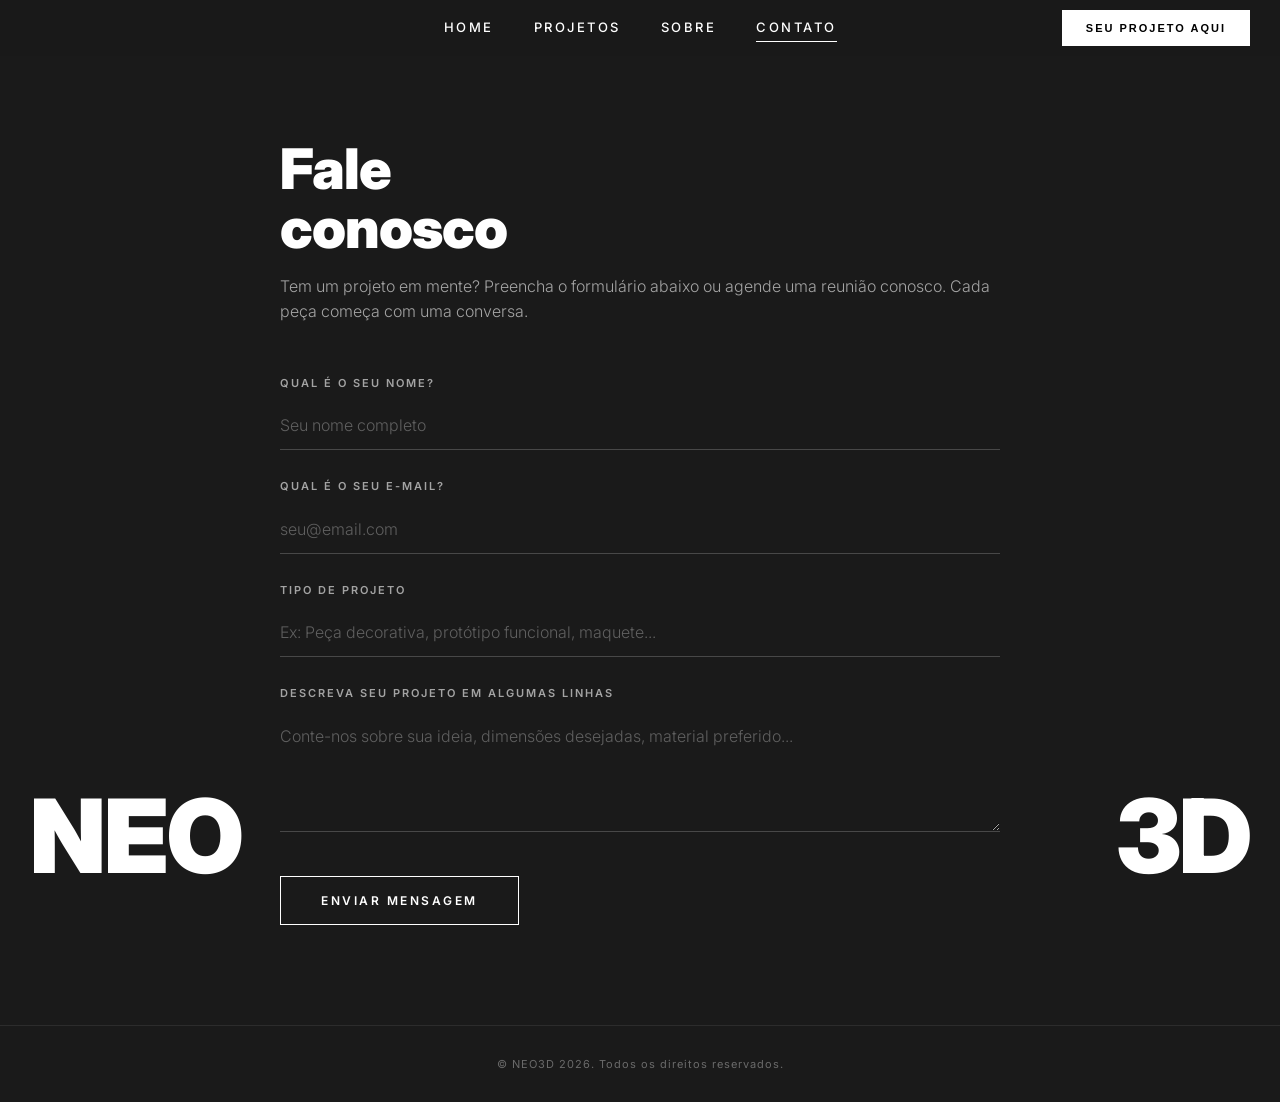
==== contato.html @ 77e2afd1 "init: Set up the initial NEO3D website including core pages, styling, JavaScript interactivity, and " ====
<!DOCTYPE html>
<html lang="pt-BR">
<head>
    <meta charset="UTF-8">
    <meta name="viewport" content="width=device-width, initial-scale=1.0">
    <meta name="description" content="NEO3D — Entre em contato conosco para iniciar seu projeto de impressão 3D personalizado.">
    <title>NEO3D | Contato</title>
    <link rel="stylesheet" href="styles.css">
</head>
<body class="page-dark">

    <!-- ─── Header (Dark) ─── -->
    <header class="header header--dark" id="header">
        <a href="index.html" class="header__logo">NEO3D</a>

        <nav class="header__nav" id="desktopNav">
            <a href="index.html">HOME</a>
            <a href="projetos.html">PROJETOS</a>
            <a href="sobre.html">SOBRE</a>
            <a href="contato.html" class="active">CONTATO</a>
        </nav>

        <div class="header__right">
            <button class="header__cta" onclick="window.location.href='contato.html'">SEU PROJETO AQUI</button>
            <div class="header__hamburger" id="hamburger">
                <span></span>
                <span></span>
                <span></span>
            </div>
        </div>
    </header>

    <!-- ─── Mobile Menu Overlay ─── -->
    <div class="menu-overlay" id="menuOverlay">
        <a href="index.html">Home</a>
        <a href="projetos.html">Projetos</a>
        <a href="sobre.html">Sobre</a>
        <a href="contato.html">Contato</a>
    </div>

    <!-- ─── Contact Content ─── -->
    <main class="contact-page">
        <div class="reveal">
            <h1>Fale<br>conosco</h1>
            <p class="subtitle">
                Tem um projeto em mente? Preencha o formulário abaixo ou 
                agende uma reunião conosco. Cada peça começa com uma conversa.
            </p>
        </div>

        <form class="reveal" id="contactForm" onsubmit="return false;">
            <div class="form-group">
                <label for="name">QUAL É O SEU NOME?</label>
                <input type="text" id="name" placeholder="Seu nome completo" required>
            </div>

            <div class="form-group">
                <label for="email">QUAL É O SEU E-MAIL?</label>
                <input type="email" id="email" placeholder="seu@email.com" required>
            </div>

            <div class="form-group">
                <label for="project-type">TIPO DE PROJETO</label>
                <input type="text" id="project-type" placeholder="Ex: Peça decorativa, protótipo funcional, maquete...">
            </div>

            <div class="form-group">
                <label for="message">DESCREVA SEU PROJETO EM ALGUMAS LINHAS</label>
                <textarea id="message" placeholder="Conte-nos sobre sua ideia, dimensões desejadas, material preferido..." required></textarea>
            </div>

            <button type="submit" class="form-submit">ENVIAR MENSAGEM</button>
        </form>
    </main>

    <!-- ─── Footer Framing ─── -->
    <div class="footer-frame">
        <span class="footer-frame__text footer-frame__text--dark">NEO</span>
        <span class="footer-frame__text footer-frame__text--dark">3D</span>
    </div>

    <!-- ─── Footer ─── -->
    <footer class="footer">
        © NEO3D 2026. Todos os direitos reservados.
    </footer>

    <script src="script.js"></script>
</body>
</html>
---- styles.css ----
/* ═══════════════════════════════════════════════════
   NEO3D — Design System (CARGO Architecture Style)
   ═══════════════════════════════════════════════════ */

/* ── Google Fonts ── */
@import url('https://fonts.googleapis.com/css2?family=Inter:wght@300;400;500;600;700;900&display=swap');

/* ── Reset & Base ── */
*, *::before, *::after {
    margin: 0;
    padding: 0;
    box-sizing: border-box;
}

:root {
    --bg-light: #F7F7F7;
    --bg-dark: #1a1a1a;
    --text-primary: #000000;
    --text-inverse: #FFFFFF;
    --text-muted: #666666;
    --accent: #000000;
    --font: 'Inter', -apple-system, BlinkMacSystemFont, sans-serif;
    --transition: 400ms ease;
    --grid-gap: 20px;
    --header-height: 60px;
}

html {
    scroll-behavior: smooth;
    font-size: 16px;
}

body {
    font-family: var(--font);
    background-color: var(--bg-light);
    color: var(--text-primary);
    line-height: 1.5;
    overflow-x: hidden;
    opacity: 0;
    transition: opacity 600ms ease;
}

body.loaded {
    opacity: 1;
}

body.fade-out {
    opacity: 0;
    transition: opacity 400ms ease;
}

a {
    text-decoration: none;
    color: inherit;
    transition: opacity var(--transition);
}

a:hover {
    opacity: 0.6;
}

img {
    display: block;
    width: 100%;
    height: auto;
}

/* ═══════════════════════════════════════
   HEADER — Desktop: inline nav center
   Mobile: logo + hamburger
   ═══════════════════════════════════════ */

.header {
    position: fixed;
    top: 0;
    left: 0;
    width: 100%;
    z-index: 1000;
    padding: 18px 30px;
    display: flex;
    align-items: center;
    justify-content: center;
    background: rgba(247, 247, 247, 0.92);
    backdrop-filter: blur(12px);
    -webkit-backdrop-filter: blur(12px);
}

.header--dark {
    background: rgba(26, 26, 26, 0.92);
}

.header__logo {
    display: none; /* Hidden on desktop, shown on mobile */
    font-weight: 900;
    font-size: 28px;
    letter-spacing: 2px;
    text-transform: uppercase;
}

.header__nav {
    display: flex;
    gap: 40px;
    align-items: center;
}

.header__nav a {
    font-size: 13px;
    font-weight: 500;
    letter-spacing: 2.5px;
    text-transform: uppercase;
    transition: opacity var(--transition);
    position: relative;
}

.header__nav a::after {
    content: '';
    position: absolute;
    bottom: -4px;
    left: 0;
    width: 0;
    height: 1px;
    background: currentColor;
    transition: width var(--transition);
}

.header__nav a:hover::after,
.header__nav a.active::after {
    width: 100%;
}

.header__nav a:hover {
    opacity: 1;
}

.header__right {
    position: absolute;
    right: 30px;
    display: flex;
    align-items: center;
    gap: 20px;
}

.header__cta {
    font-size: 11px;
    font-weight: 600;
    letter-spacing: 2px;
    text-transform: uppercase;
    padding: 12px 24px;
    background: var(--text-primary);
    color: var(--text-inverse);
    border: none;
    cursor: pointer;
    transition: all var(--transition);
}

.header--dark .header__cta {
    background: var(--text-inverse);
    color: var(--text-primary);
}

.header__cta:hover {
    transform: scale(1.03);
    opacity: 0.9;
}

/* Hamburger — hidden on desktop */
.header__hamburger {
    display: none;
    flex-direction: column;
    justify-content: center;
    gap: 5px;
    width: 30px;
    height: 30px;
    cursor: pointer;
    z-index: 1100;
}

.header__hamburger span {
    display: block;
    width: 100%;
    height: 2px;
    background: var(--text-primary);
    transition: all 300ms ease;
    transform-origin: center;
}

.header--dark .header__hamburger span {
    background: var(--text-inverse);
}

.header__hamburger.active span:nth-child(1) {
    transform: rotate(45deg) translate(5px, 5px);
}

.header__hamburger.active span:nth-child(2) {
    opacity: 0;
}

.header__hamburger.active span:nth-child(3) {
    transform: rotate(-45deg) translate(5px, -5px);
}

/* ═══════════════════════════════
   MENU OVERLAY — Mobile fullscreen
   ═══════════════════════════════ */

.menu-overlay {
    position: fixed;
    top: 0;
    left: 0;
    width: 100%;
    height: 100%;
    background: rgba(20, 20, 20, 0.97);
    z-index: 1050;
    display: flex;
    flex-direction: column;
    align-items: center;
    justify-content: center;
    gap: 12px;
    opacity: 0;
    visibility: hidden;
    transition: opacity 400ms ease, visibility 400ms ease;
}

.menu-overlay.active {
    opacity: 1;
    visibility: visible;
}

.menu-overlay a {
    font-size: 32px;
    font-weight: 400;
    color: var(--text-inverse);
    letter-spacing: 1px;
    transform: translateY(20px);
    opacity: 0;
    transition: transform 400ms ease, opacity 400ms ease, color 300ms ease;
}

.menu-overlay.active a {
    transform: translateY(0);
    opacity: 1;
}

.menu-overlay.active a:nth-child(1) { transition-delay: 100ms; }
.menu-overlay.active a:nth-child(2) { transition-delay: 200ms; }
.menu-overlay.active a:nth-child(3) { transition-delay: 300ms; }
.menu-overlay.active a:nth-child(4) { transition-delay: 400ms; }

.menu-overlay a:hover {
    opacity: 0.5;
}

/* ═══════════════════════════════
   HERO — Infinite Carousel
   ═══════════════════════════════ */

.hero {
    min-height: 100vh;
    display: flex;
    align-items: center;
    justify-content: center;
    padding: calc(var(--header-height) + 60px) 0 120px;
    position: relative;
    overflow: hidden;
}

.hero__gallery {
    width: 100%;
    overflow: hidden;
    position: relative;
}

.hero__track {
    display: flex;
    gap: 24px;
    width: max-content;
    animation: carousel-scroll 30s linear infinite;
}

.hero__gallery:hover .hero__track {
    animation-play-state: paused;
}

@keyframes carousel-scroll {
    0% {
        transform: translateX(0);
    }
    100% {
        transform: translateX(-50%);
    }
}

.hero__item {
    flex: 0 0 auto;
    width: 380px;
    position: relative;
    cursor: pointer;
}

.hero__item-img {
    overflow: hidden;
    border-radius: 4px;
}

.hero__item img {
    width: 100%;
    aspect-ratio: 4 / 3;
    object-fit: cover;
    transition: transform 600ms ease, filter 400ms ease;
    display: block;
}

.hero__item:hover img {
    transform: scale(1.04);
    filter: brightness(1.05);
}

.hero__item-info {
    display: flex;
    justify-content: space-between;
    align-items: center;
    padding: 12px 4px 0;
}

.hero__item-title {
    font-size: 11px;
    font-weight: 600;
    letter-spacing: 2px;
    text-transform: uppercase;
}

.hero__item-arrow {
    font-size: 14px;
    transition: transform 300ms ease;
}

.hero__item:hover .hero__item-arrow {
    transform: translateX(4px);
}

/* ═══════════════════════════════
   FOOTER FRAMING — "NEO" / "3D"
   ═══════════════════════════════ */

.footer-frame {
    position: fixed;
    bottom: 0;
    left: 0;
    width: 100%;
    display: flex;
    justify-content: space-between;
    align-items: flex-end;
    padding: 20px 30px;
    pointer-events: none;
    z-index: 10;
}

.footer-frame__text {
    font-weight: 900;
    font-size: clamp(60px, 8vw, 110px);
    line-height: 0.85;
    letter-spacing: -2px;
    color: #000000;
    opacity: 1;
    user-select: none;
}

.footer-frame__text--dark {
    color: var(--text-inverse);
}

/* ═══════════════════════════════
   PROJECTS GRID
   ═══════════════════════════════ */

.projects-page {
    padding: calc(var(--header-height) + 40px) 20px 100px;
    min-height: 100vh;
}

.projects-controls {
    display: flex;
    align-items: center;
    gap: 16px;
    margin-bottom: 40px;
    padding: 0 10px;
}

.projects-controls__toggle {
    display: flex;
    border: 1.5px solid #ccc;
    border-radius: 4px;
    overflow: hidden;
}

.projects-controls__btn {
    padding: 6px 14px;
    font-size: 11px;
    font-weight: 600;
    letter-spacing: 1.5px;
    text-transform: uppercase;
    background: transparent;
    border: none;
    cursor: pointer;
    font-family: var(--font);
    transition: all 200ms ease;
}

.projects-controls__btn.active {
    background: var(--text-primary);
    color: var(--text-inverse);
}

.projects-controls__filter {
    font-size: 11px;
    font-weight: 500;
    letter-spacing: 1.5px;
    text-transform: uppercase;
    background: transparent;
    border: none;
    cursor: pointer;
    font-family: var(--font);
    display: flex;
    align-items: center;
    gap: 6px;
}

.projects-grid {
    display: grid;
    grid-template-columns: repeat(4, 1fr);
    gap: var(--grid-gap);
    max-width: 1500px;
    margin: 0 auto;
}

.project-card {
    position: relative;
    overflow: hidden;
    cursor: pointer;
}

.project-card__image-wrapper {
    overflow: hidden;
    border-radius: 4px;
    position: relative;
}

.project-card__image-wrapper img {
    width: 100%;
    aspect-ratio: 4 / 3;
    object-fit: cover;
    transition: transform 600ms ease, filter 400ms ease;
}

.project-card:hover .project-card__image-wrapper img {
    transform: scale(1.04);
    filter: brightness(1.06);
}

.project-card__meta {
    display: flex;
    justify-content: space-between;
    align-items: flex-start;
    padding: 10px 2px 0;
    gap: 8px;
}

.project-card__info {
    font-size: 10px;
    font-weight: 500;
    letter-spacing: 1.5px;
    text-transform: uppercase;
    color: var(--text-muted);
}

.project-card__title {
    font-size: 10px;
    font-weight: 700;
    letter-spacing: 1.5px;
    text-transform: uppercase;
    text-align: right;
    display: flex;
    align-items: center;
    gap: 6px;
}

.project-card__title .arrow {
    transition: transform 300ms ease;
    font-size: 13px;
}

.project-card:hover .project-card__title .arrow {
    transform: translateX(4px);
}

/* Scroll Reveal */
.reveal {
    opacity: 0;
    transform: translateY(30px);
    transition: opacity 600ms ease, transform 600ms ease;
}

.reveal.visible {
    opacity: 1;
    transform: translateY(0);
}

/* ═══════════════════════════════
   ABOUT PAGE — Dark theme
   ═══════════════════════════════ */

.page-dark {
    background-color: var(--bg-dark);
    color: var(--text-inverse);
    min-height: 100vh;
}

.about-page {
    padding: calc(var(--header-height) + 80px) 40px 100px;
    max-width: 1200px;
    margin: 0 auto;
}

.about-grid {
    display: grid;
    grid-template-columns: 1fr 1fr;
    gap: 60px;
    align-items: start;
}

.about-content h1 {
    font-size: clamp(36px, 5vw, 60px);
    font-weight: 900;
    letter-spacing: -1px;
    line-height: 1.05;
    margin-bottom: 40px;
}

.about-content p {
    font-size: 16px;
    font-weight: 300;
    line-height: 1.8;
    color: rgba(255, 255, 255, 0.75);
    margin-bottom: 24px;
}

.about-content .highlight {
    font-weight: 600;
    color: var(--text-inverse);
}

.about-image {
    border-radius: 4px;
    overflow: hidden;
}

.about-image img {
    aspect-ratio: 3 / 4;
    object-fit: cover;
}

.about-stats {
    display: grid;
    grid-template-columns: repeat(3, 1fr);
    gap: 40px;
    margin-top: 80px;
    padding-top: 40px;
    border-top: 1px solid rgba(255, 255, 255, 0.1);
}

.stat {
    text-align: center;
}

.stat__number {
    font-size: 48px;
    font-weight: 900;
    letter-spacing: -2px;
    line-height: 1;
    margin-bottom: 8px;
}

.stat__label {
    font-size: 11px;
    font-weight: 500;
    letter-spacing: 2px;
    text-transform: uppercase;
    color: rgba(255, 255, 255, 0.5);
}

/* ═══════════════════════════════
   CONTACT PAGE — Dark theme
   ═══════════════════════════════ */

.contact-page {
    padding: calc(var(--header-height) + 80px) 40px 100px;
    max-width: 800px;
    margin: 0 auto;
}

.contact-page h1 {
    font-size: clamp(36px, 5vw, 56px);
    font-weight: 900;
    letter-spacing: -1px;
    line-height: 1.05;
    margin-bottom: 16px;
}

.contact-page .subtitle {
    font-size: 16px;
    font-weight: 300;
    color: rgba(255, 255, 255, 0.6);
    margin-bottom: 50px;
    line-height: 1.6;
}

.form-group {
    margin-bottom: 28px;
}

.form-group label {
    display: block;
    font-size: 11px;
    font-weight: 600;
    letter-spacing: 2px;
    text-transform: uppercase;
    margin-bottom: 10px;
    color: rgba(255, 255, 255, 0.6);
}

.form-group input,
.form-group textarea {
    width: 100%;
    padding: 14px 0;
    font-size: 16px;
    font-family: var(--font);
    font-weight: 300;
    background: transparent;
    border: none;
    border-bottom: 1px solid rgba(255, 255, 255, 0.2);
    color: var(--text-inverse);
    outline: none;
    transition: border-color var(--transition);
}

.form-group input:focus,
.form-group textarea:focus {
    border-bottom-color: var(--text-inverse);
}

.form-group textarea {
    resize: vertical;
    min-height: 120px;
}

.form-group input::placeholder,
.form-group textarea::placeholder {
    color: rgba(255, 255, 255, 0.3);
}

.form-submit {
    font-size: 12px;
    font-weight: 600;
    font-family: var(--font);
    letter-spacing: 2.5px;
    text-transform: uppercase;
    padding: 16px 40px;
    background: transparent;
    border: 1.5px solid var(--text-inverse);
    color: var(--text-inverse);
    cursor: pointer;
    transition: all var(--transition);
    margin-top: 10px;
}

.form-submit:hover {
    background: var(--text-inverse);
    color: var(--bg-dark);
    transform: scale(1.02);
}

/* ═══════════════════════════════
   FOOTER — Minimal
   ═══════════════════════════════ */

.footer {
    padding: 30px 30px;
    text-align: center;
    font-size: 11px;
    font-weight: 400;
    letter-spacing: 1px;
    color: var(--text-muted);
}

.page-dark .footer {
    color: rgba(255, 255, 255, 0.35);
    border-top: 1px solid rgba(255, 255, 255, 0.08);
}

/* ═══════════════════════════════════════════
   RESPONSIVE — Mobile first breakpoints
   ═══════════════════════════════════════════ */

@media (max-width: 1024px) {
    .projects-grid {
        grid-template-columns: repeat(3, 1fr);
    }

    .hero__item {
        width: 35%;
    }
}

@media (max-width: 768px) {
    /* Header: show logo + hamburger, hide inline nav */
    .header {
        justify-content: space-between;
    }

    .header__logo {
        display: block;
    }

    .header__nav {
        display: none;
    }

    .header__hamburger {
        display: flex;
    }

    .header__right {
        position: static;
    }

    .header__cta {
        font-size: 9px;
        padding: 10px 16px;
        letter-spacing: 1.5px;
    }

    /* Hero */
    .hero {
        padding: calc(var(--header-height) + 30px) 0 80px;
        align-items: flex-start;
    }

    .hero__track {
        animation-duration: 20s;
    }

    .hero__item {
        width: 260px;
    }

    /* Projects */
    .projects-page {
        padding: calc(var(--header-height) + 20px) 16px 80px;
    }

    .projects-grid {
        grid-template-columns: 1fr;
        gap: 24px;
    }

    /* Projects mobile controls */
    .projects-controls {
        position: fixed;
        bottom: 0;
        left: 0;
        width: 100%;
        background: rgba(247, 247, 247, 0.95);
        backdrop-filter: blur(10px);
        padding: 12px 20px;
        justify-content: space-between;
        z-index: 100;
        margin-bottom: 0;
        border-top: 1px solid #e0e0e0;
    }

    /* About */
    .about-page {
        padding: calc(var(--header-height) + 40px) 20px 60px;
    }

    .about-grid {
        grid-template-columns: 1fr;
        gap: 40px;
    }

    .about-stats {
        grid-template-columns: 1fr;
        gap: 30px;
    }

    /* Contact */
    .contact-page {
        padding: calc(var(--header-height) + 40px) 20px 60px;
    }

    /* Footer frame */
    .footer-frame {
        display: none;
    }
}

@media (max-width: 480px) {
    .header__cta {
        display: none;
    }

    .about-content h1 {
        font-size: 32px;
    }

    .contact-page h1 {
        font-size: 32px;
    }

    .stat__number {
        font-size: 36px;
    }
}
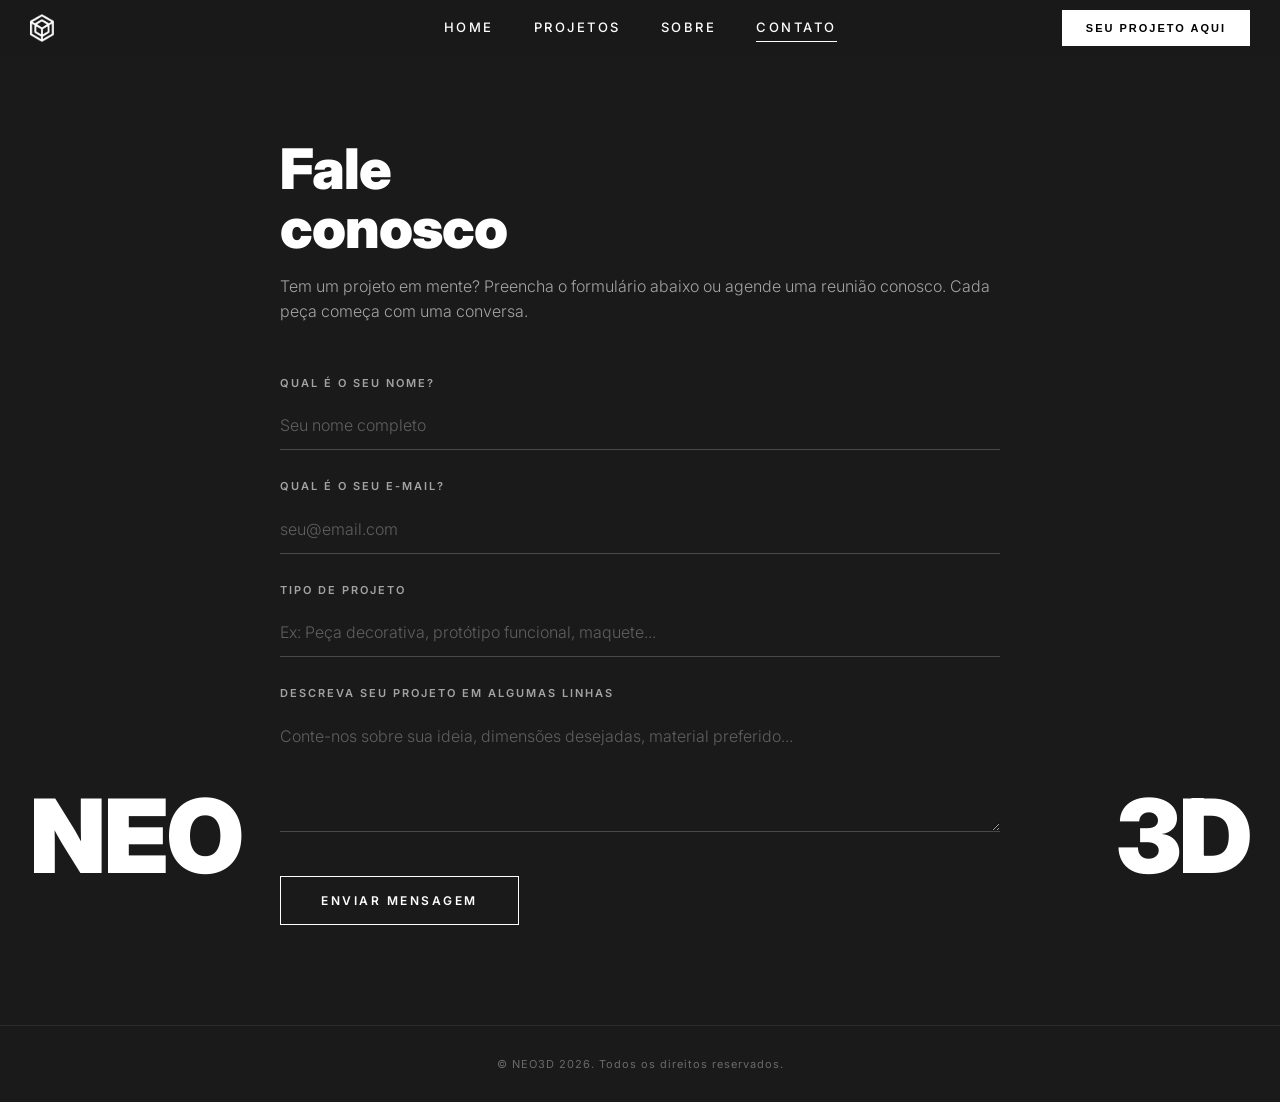
==== commit 4a1a1fb1: "feat: Implement image logos across all pages and add new content to the hero section." ====
--- a/contato.html
+++ b/contato.html
@@ -11,7 +11,9 @@
 
     <!-- ─── Header (Dark) ─── -->
     <header class="header header--dark" id="header">
-        <a href="index.html" class="header__logo">NEO3D</a>
+        <a href="index.html" class="header__logo">
+            <img src="assets/images/logo_branca.png" alt="" class="logo-img">
+        </a>
 
         <nav class="header__nav" id="desktopNav">
             <a href="index.html">HOME</a>
--- a/styles.css
+++ b/styles.css
@@ -90,11 +90,16 @@
 }
 
 .header__logo {
-    display: none; /* Hidden on desktop, shown on mobile */
-    font-weight: 900;
-    font-size: 28px;
-    letter-spacing: 2px;
-    text-transform: uppercase;
+    position: absolute;
+    left: 30px;
+    display: flex;
+    align-items: center;
+}
+
+.logo-img {
+    height: 28px;
+    width: auto;
+    object-fit: contain;
 }
 
 .header__nav {
@@ -293,7 +298,7 @@
 
 .hero__item {
     flex: 0 0 auto;
-    width: 380px;
+    width: 570px;
     position: relative;
     cursor: pointer;
 }
@@ -350,7 +355,7 @@
     width: 100%;
     display: flex;
     justify-content: space-between;
-    align-items: flex-end;
+    align-items: center;
     padding: 20px 30px;
     pointer-events: none;
     z-index: 10;
@@ -708,7 +713,7 @@
     }
 
     .hero__item {
-        width: 35%;
+        width: 52.5%;
     }
 }
 
@@ -719,7 +724,7 @@
     }
 
     .header__logo {
-        display: block;
+        position: static;
     }
 
     .header__nav {
@@ -751,7 +756,7 @@
     }
 
     .hero__item {
-        width: 260px;
+        width: 390px;
     }
 
     /* Projects */
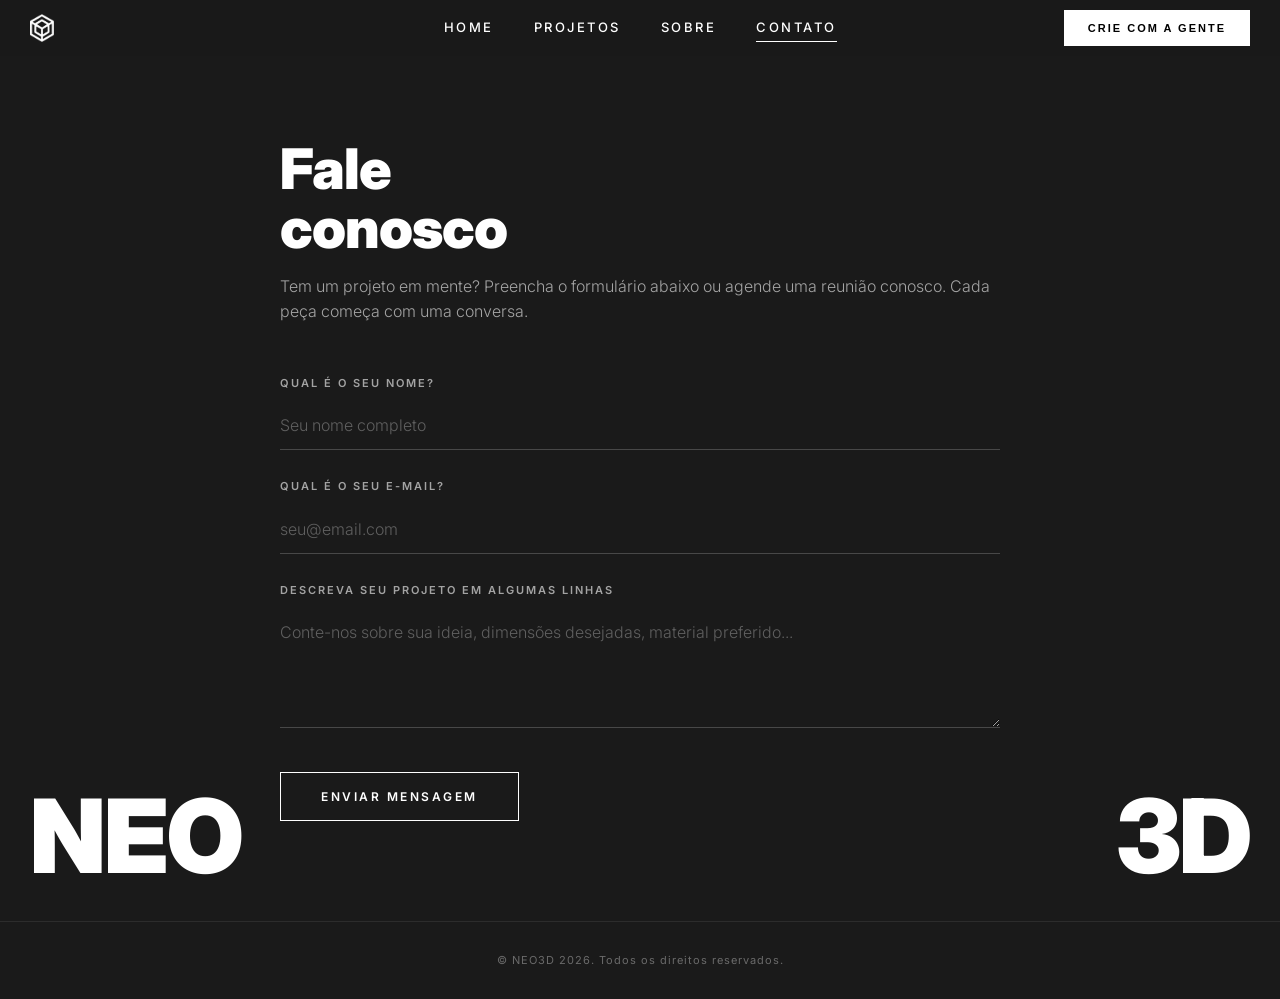
==== commit 7c67765a: "feat: Update header call-to-action, refine 'Sobre' page content and statistics, and simplify the con" ====
--- a/contato.html
+++ b/contato.html
@@ -1,12 +1,15 @@
 <!DOCTYPE html>
 <html lang="pt-BR">
+
 <head>
     <meta charset="UTF-8">
     <meta name="viewport" content="width=device-width, initial-scale=1.0">
-    <meta name="description" content="NEO3D — Entre em contato conosco para iniciar seu projeto de impressão 3D personalizado.">
+    <meta name="description"
+        content="NEO3D — Entre em contato conosco para iniciar seu projeto de impressão 3D personalizado.">
     <title>NEO3D | Contato</title>
     <link rel="stylesheet" href="styles.css">
 </head>
+
 <body class="page-dark">
 
     <!-- ─── Header (Dark) ─── -->
@@ -23,7 +26,7 @@
         </nav>
 
         <div class="header__right">
-            <button class="header__cta" onclick="window.location.href='contato.html'">SEU PROJETO AQUI</button>
+            <button class="header__cta" onclick="window.location.href='contato.html'">CRIE COM A GENTE</button>
             <div class="header__hamburger" id="hamburger">
                 <span></span>
                 <span></span>
@@ -45,7 +48,7 @@
         <div class="reveal">
             <h1>Fale<br>conosco</h1>
             <p class="subtitle">
-                Tem um projeto em mente? Preencha o formulário abaixo ou 
+                Tem um projeto em mente? Preencha o formulário abaixo ou
                 agende uma reunião conosco. Cada peça começa com uma conversa.
             </p>
         </div>
@@ -62,13 +65,10 @@
             </div>
 
             <div class="form-group">
-                <label for="project-type">TIPO DE PROJETO</label>
-                <input type="text" id="project-type" placeholder="Ex: Peça decorativa, protótipo funcional, maquete...">
-            </div>
-
-            <div class="form-group">
                 <label for="message">DESCREVA SEU PROJETO EM ALGUMAS LINHAS</label>
-                <textarea id="message" placeholder="Conte-nos sobre sua ideia, dimensões desejadas, material preferido..." required></textarea>
+                <textarea id="message"
+                    placeholder="Conte-nos sobre sua ideia, dimensões desejadas, material preferido..."
+                    required></textarea>
             </div>
 
             <button type="submit" class="form-submit">ENVIAR MENSAGEM</button>
@@ -88,4 +88,5 @@
 
     <script src="script.js"></script>
 </body>
-</html>
+
+</html>
--- a/styles.css
+++ b/styles.css
@@ -280,7 +280,7 @@
     display: flex;
     gap: 24px;
     width: max-content;
-    animation: carousel-scroll 30s linear infinite;
+    animation: carousel-scroll 43s linear infinite;
 }
 
 .hero__gallery:hover .hero__track {
@@ -752,7 +752,7 @@
     }
 
     .hero__track {
-        animation-duration: 20s;
+        animation-duration: 29s;
     }
 
     .hero__item {
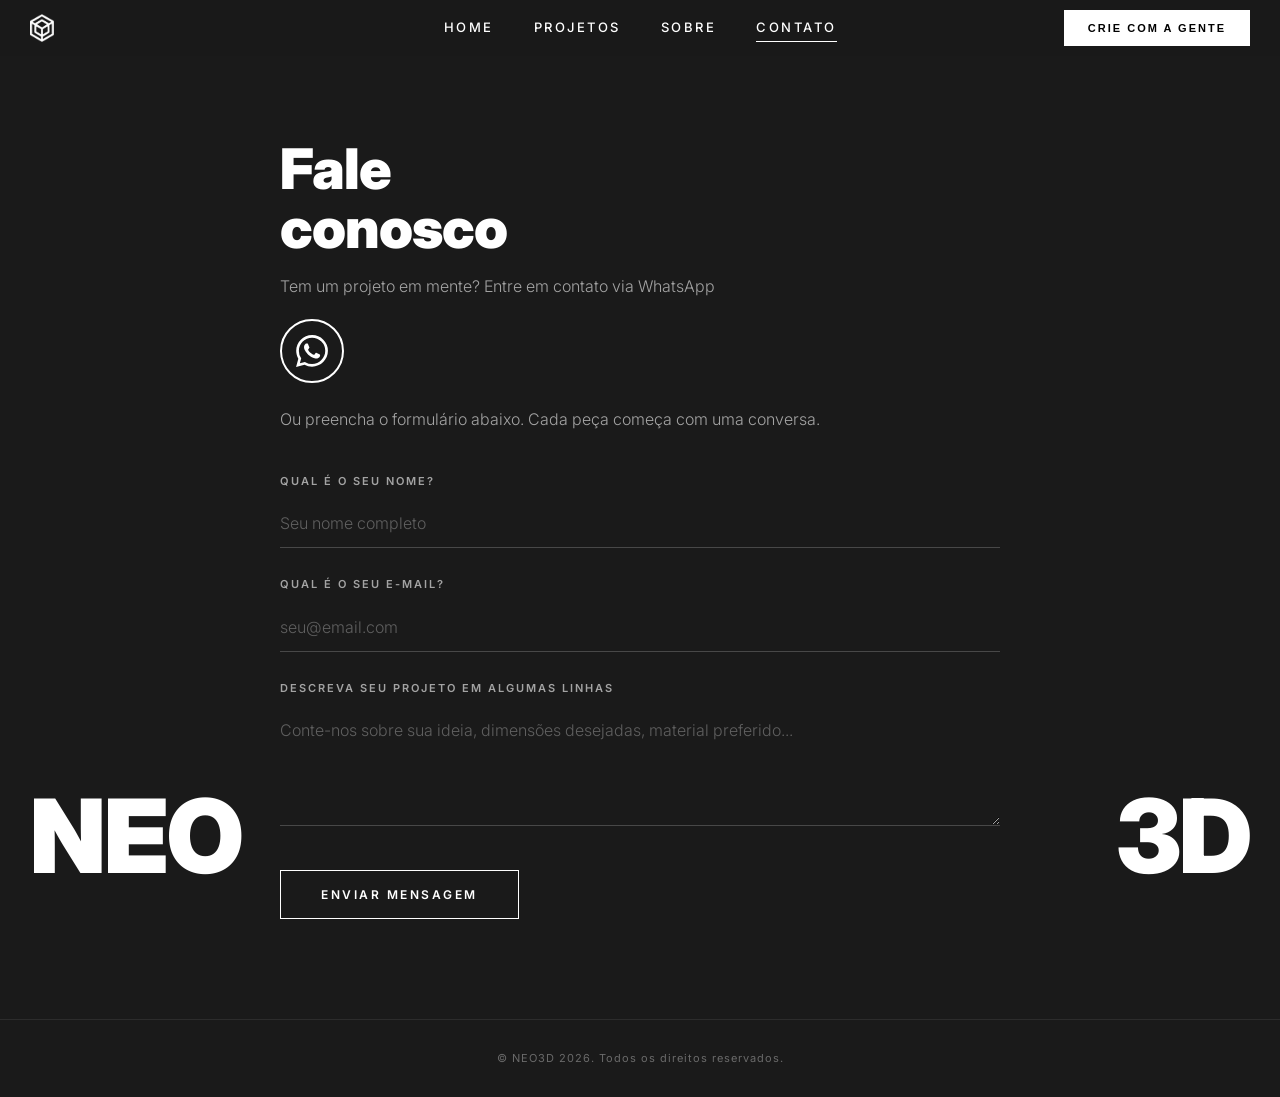
==== commit f8a81c65: "feat: Add a large WhatsApp contact button to the contact page and update related subtitle text and s" ====
--- a/contato.html
+++ b/contato.html
@@ -47,9 +47,20 @@
     <main class="contact-page">
         <div class="reveal">
             <h1>Fale<br>conosco</h1>
-            <p class="subtitle">
-                Tem um projeto em mente? Preencha o formulário abaixo ou
-                agende uma reunião conosco. Cada peça começa com uma conversa.
+            <p class="subtitle" style="margin-bottom: 12px;">
+                Tem um projeto em mente? Entre em contato via WhatsApp
+            </p>
+
+            <a href="https://wa.me/554195066428" target="_blank" class="whatsapp-btn-large"
+                aria-label="Fale pelo WhatsApp">
+                <svg xmlns="http://www.w3.org/2000/svg" viewBox="0 0 24 24">
+                    <path
+                        d="M17.472 14.382c-.297-.149-1.758-.867-2.03-.967-.273-.099-.471-.148-.67.15-.197.297-.767.966-.94 1.164-.173.199-.347.223-.644.075-.297-.15-1.255-.463-2.39-1.475-.883-.788-1.48-1.761-1.653-2.059-.173-.297-.018-.458.13-.606.134-.133.298-.347.446-.52.149-.174.198-.298.298-.497.099-.198.05-.371-.025-.52-.075-.149-.669-1.612-.916-2.207-.242-.579-.487-.5-.669-.51a12.8 12.8 0 0 0-.57-.01c-.198 0-.52.074-.792.372-.272.297-1.04 1.016-1.04 2.479 0 1.462 1.065 2.875 1.213 3.074.149.198 2.096 3.2 5.077 4.487.709.306 1.262.489 1.694.625.712.227 1.36.195 1.871.118.571-.085 1.758-.719 2.006-1.413.248-.694.248-1.289.173-1.413-.074-.124-.272-.198-.57-.347m-5.421 7.403h-.004a9.87 9.87 0 0 1-5.031-1.378l-.361-.214-3.741.982.998-3.648-.235-.374a9.86 9.86 0 0 1-1.51-5.26c.001-5.45 4.436-9.884 9.888-9.884 2.64 0 5.122 1.03 6.988 2.898a9.825 9.825 0 0 1 2.893 6.994c-.003 5.45-4.437 9.884-9.885 9.884m8.413-18.297A11.815 11.815 0 0 0 12.05 0C5.495 0 .16 5.335.157 11.892c0 2.096.547 4.142 1.588 5.945L.057 24l6.305-1.654a11.882 11.882 0 0 0 5.683 1.448h.005c6.554 0 11.89-5.335 11.893-11.893a11.821 11.821 0 0 0-3.48-8.413Z" />
+                </svg>
+            </a>
+
+            <p class="subtitle" style="margin-bottom: 40px;">
+                Ou preencha o formulário abaixo. Cada peça começa com uma conversa.
             </p>
         </div>
 
--- a/styles.css
+++ b/styles.css
@@ -610,6 +610,34 @@
     letter-spacing: -1px;
     line-height: 1.05;
     margin-bottom: 16px;
+}
+
+.whatsapp-btn-large {
+    display: inline-flex;
+    align-items: center;
+    justify-content: center;
+    width: 64px;
+    height: 64px;
+    border-radius: 50%;
+    border: 2px solid var(--text-inverse);
+    transition: all var(--transition);
+    margin: 8px 0 24px 0;
+}
+
+.whatsapp-btn-large svg {
+    width: 32px;
+    height: 32px;
+    fill: var(--text-inverse);
+    transition: fill var(--transition);
+}
+
+.whatsapp-btn-large:hover {
+    background: var(--text-inverse);
+    transform: scale(1.05);
+}
+
+.whatsapp-btn-large:hover svg {
+    fill: var(--bg-dark);
 }
 
 .contact-page .subtitle {
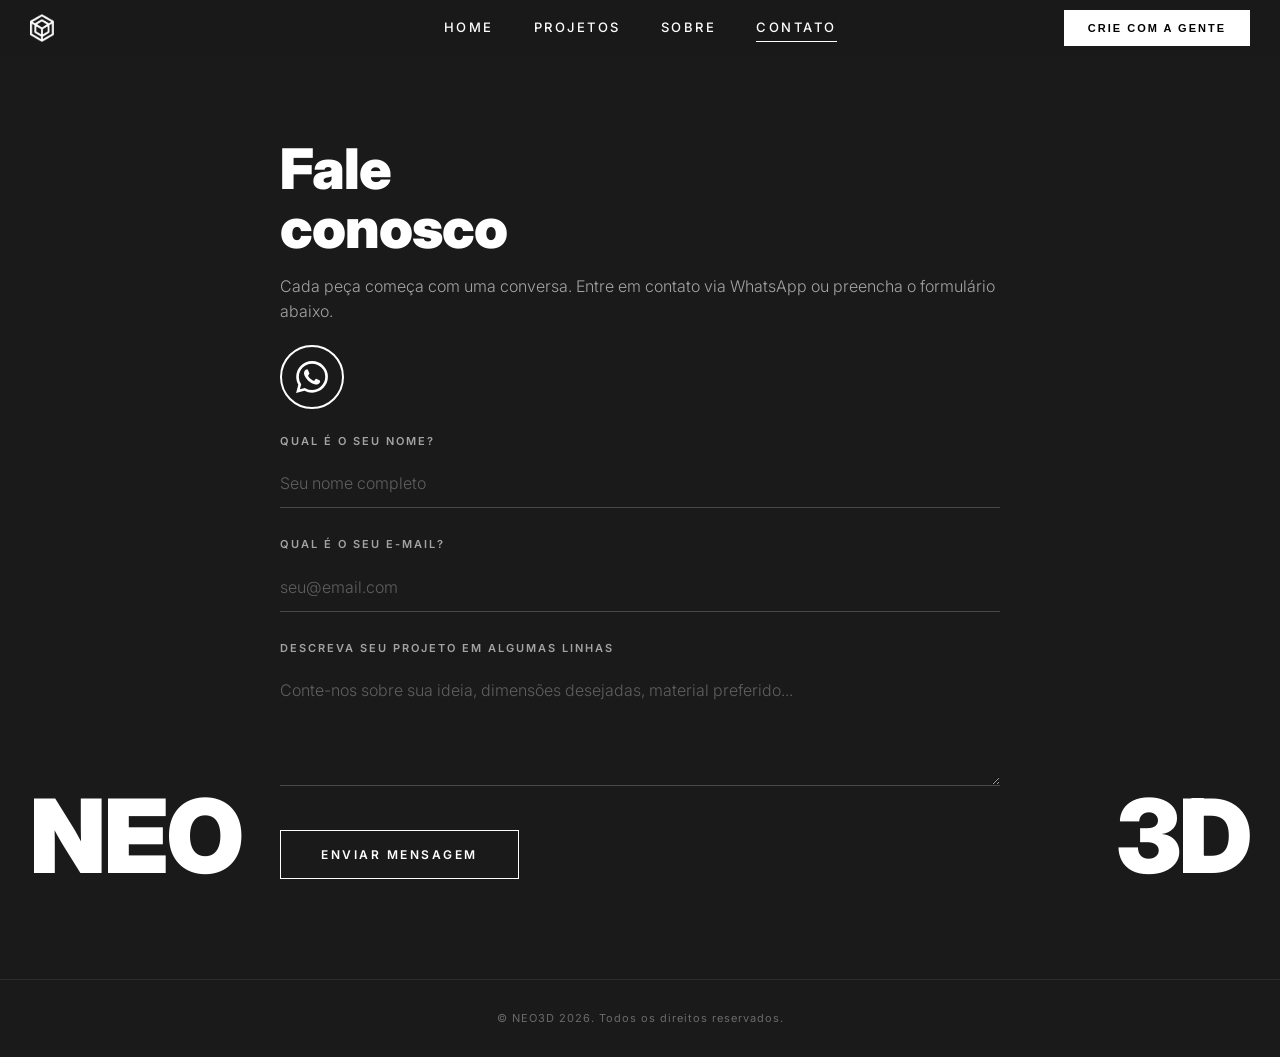
==== commit 27f405f4: "feat: Consolidate and update the contact page's introductory message." ====
--- a/contato.html
+++ b/contato.html
@@ -48,7 +48,7 @@
         <div class="reveal">
             <h1>Fale<br>conosco</h1>
             <p class="subtitle" style="margin-bottom: 12px;">
-                Tem um projeto em mente? Entre em contato via WhatsApp
+                Cada peça começa com uma conversa. Entre em contato via WhatsApp ou preencha o formulário abaixo.
             </p>
 
             <a href="https://wa.me/554195066428" target="_blank" class="whatsapp-btn-large"
@@ -58,10 +58,6 @@
                         d="M17.472 14.382c-.297-.149-1.758-.867-2.03-.967-.273-.099-.471-.148-.67.15-.197.297-.767.966-.94 1.164-.173.199-.347.223-.644.075-.297-.15-1.255-.463-2.39-1.475-.883-.788-1.48-1.761-1.653-2.059-.173-.297-.018-.458.13-.606.134-.133.298-.347.446-.52.149-.174.198-.298.298-.497.099-.198.05-.371-.025-.52-.075-.149-.669-1.612-.916-2.207-.242-.579-.487-.5-.669-.51a12.8 12.8 0 0 0-.57-.01c-.198 0-.52.074-.792.372-.272.297-1.04 1.016-1.04 2.479 0 1.462 1.065 2.875 1.213 3.074.149.198 2.096 3.2 5.077 4.487.709.306 1.262.489 1.694.625.712.227 1.36.195 1.871.118.571-.085 1.758-.719 2.006-1.413.248-.694.248-1.289.173-1.413-.074-.124-.272-.198-.57-.347m-5.421 7.403h-.004a9.87 9.87 0 0 1-5.031-1.378l-.361-.214-3.741.982.998-3.648-.235-.374a9.86 9.86 0 0 1-1.51-5.26c.001-5.45 4.436-9.884 9.888-9.884 2.64 0 5.122 1.03 6.988 2.898a9.825 9.825 0 0 1 2.893 6.994c-.003 5.45-4.437 9.884-9.885 9.884m8.413-18.297A11.815 11.815 0 0 0 12.05 0C5.495 0 .16 5.335.157 11.892c0 2.096.547 4.142 1.588 5.945L.057 24l6.305-1.654a11.882 11.882 0 0 0 5.683 1.448h.005c6.554 0 11.89-5.335 11.893-11.893a11.821 11.821 0 0 0-3.48-8.413Z" />
                 </svg>
             </a>
-
-            <p class="subtitle" style="margin-bottom: 40px;">
-                Ou preencha o formulário abaixo. Cada peça começa com uma conversa.
-            </p>
         </div>
 
         <form class="reveal" id="contactForm" onsubmit="return false;">
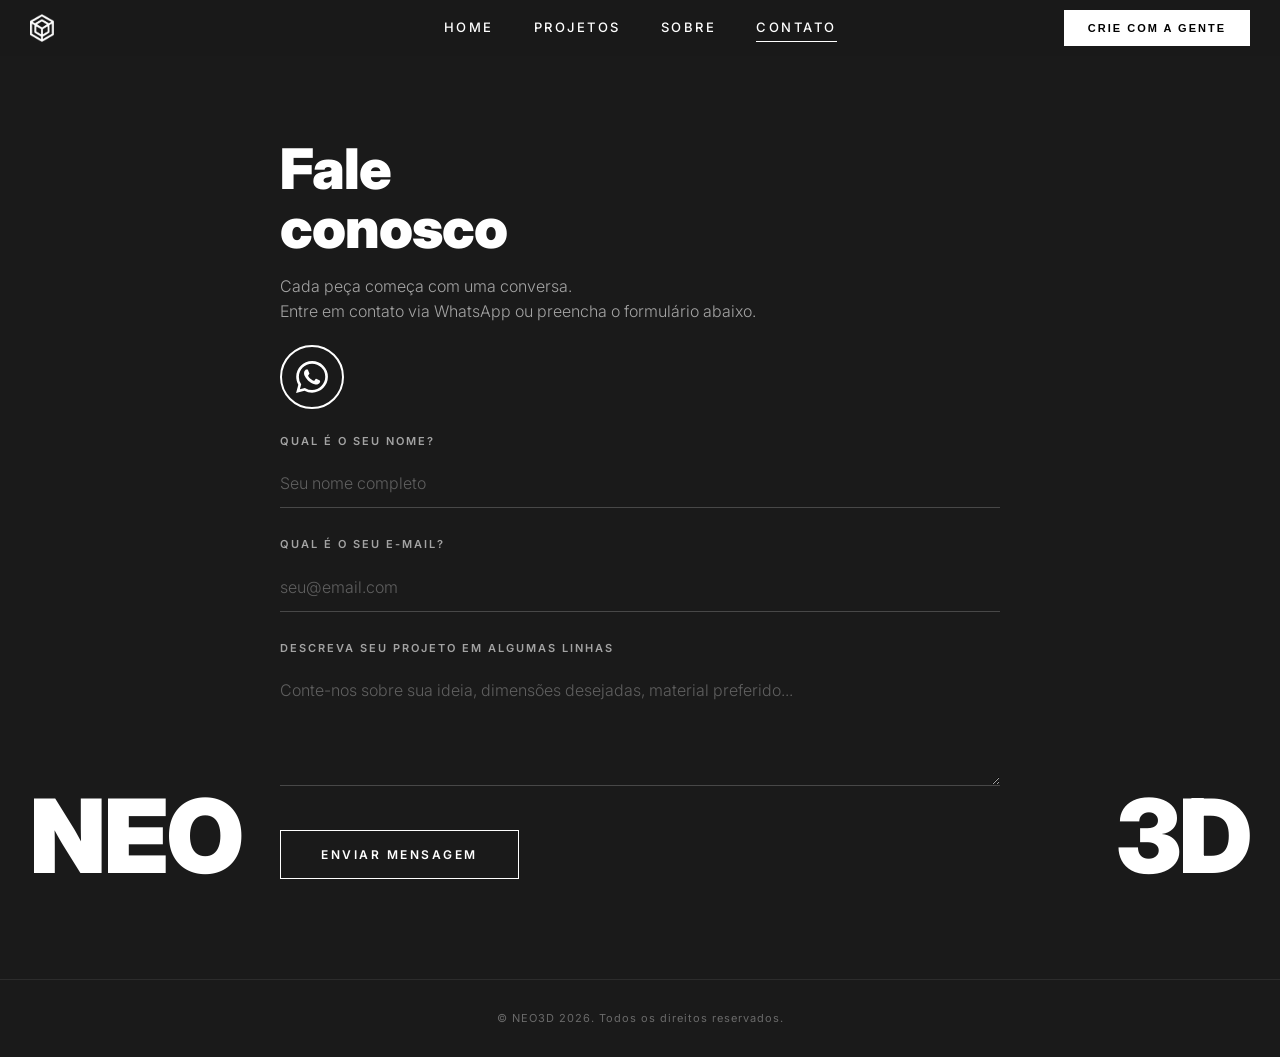
==== commit 43efdb91: "style: Add a line break to the contact page subtitle for better readability." ====
--- a/contato.html
+++ b/contato.html
@@ -48,7 +48,8 @@
         <div class="reveal">
             <h1>Fale<br>conosco</h1>
             <p class="subtitle" style="margin-bottom: 12px;">
-                Cada peça começa com uma conversa. Entre em contato via WhatsApp ou preencha o formulário abaixo.
+                Cada peça começa com uma conversa.<br>Entre em contato via WhatsApp ou preencha o formulário
+                abaixo.
             </p>
 
             <a href="https://wa.me/554195066428" target="_blank" class="whatsapp-btn-large"
--- a/styles.css
+++ b/styles.css
@@ -283,9 +283,7 @@
     animation: carousel-scroll 43s linear infinite;
 }
 
-.hero__gallery:hover .hero__track {
-    animation-play-state: paused;
-}
+/* Removed pause on hover as requested */
 
 @keyframes carousel-scroll {
     0% {
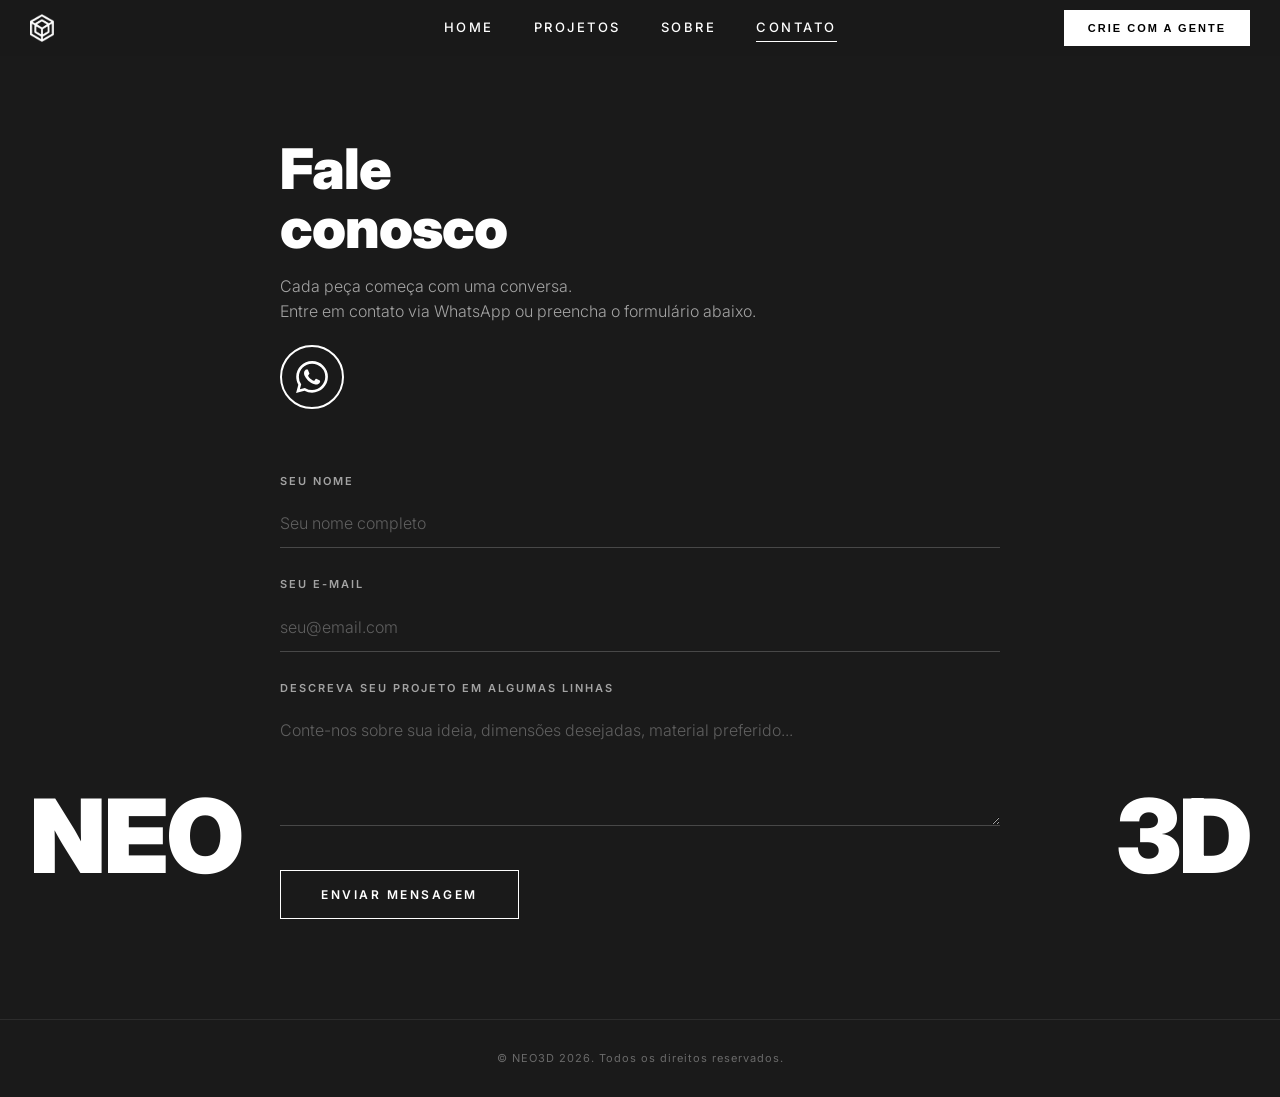
==== commit 5793f71f: "feat: Reimplement hero carousel with JavaScript for precise control and add item click navigation to" ====
--- a/contato.html
+++ b/contato.html
@@ -63,12 +63,12 @@
 
         <form class="reveal" id="contactForm" onsubmit="return false;">
             <div class="form-group">
-                <label for="name">QUAL É O SEU NOME?</label>
+                <label for="name">SEU NOME</label>
                 <input type="text" id="name" placeholder="Seu nome completo" required>
             </div>
 
             <div class="form-group">
-                <label for="email">QUAL É O SEU E-MAIL?</label>
+                <label for="email">SEU E-MAIL</label>
                 <input type="email" id="email" placeholder="seu@email.com" required>
             </div>
 
--- a/styles.css
+++ b/styles.css
@@ -6,7 +6,9 @@
 @import url('https://fonts.googleapis.com/css2?family=Inter:wght@300;400;500;600;700;900&display=swap');
 
 /* ── Reset & Base ── */
-*, *::before, *::after {
+*,
+*::before,
+*::after {
     margin: 0;
     padding: 0;
     box-sizing: border-box;
@@ -247,10 +249,21 @@
     opacity: 1;
 }
 
-.menu-overlay.active a:nth-child(1) { transition-delay: 100ms; }
-.menu-overlay.active a:nth-child(2) { transition-delay: 200ms; }
-.menu-overlay.active a:nth-child(3) { transition-delay: 300ms; }
-.menu-overlay.active a:nth-child(4) { transition-delay: 400ms; }
+.menu-overlay.active a:nth-child(1) {
+    transition-delay: 100ms;
+}
+
+.menu-overlay.active a:nth-child(2) {
+    transition-delay: 200ms;
+}
+
+.menu-overlay.active a:nth-child(3) {
+    transition-delay: 300ms;
+}
+
+.menu-overlay.active a:nth-child(4) {
+    transition-delay: 400ms;
+}
 
 .menu-overlay a:hover {
     opacity: 0.5;
@@ -280,18 +293,6 @@
     display: flex;
     gap: 24px;
     width: max-content;
-    animation: carousel-scroll 43s linear infinite;
-}
-
-/* Removed pause on hover as requested */
-
-@keyframes carousel-scroll {
-    0% {
-        transform: translateX(0);
-    }
-    100% {
-        transform: translateX(-50%);
-    }
 }
 
 .hero__item {
@@ -619,7 +620,7 @@
     border-radius: 50%;
     border: 2px solid var(--text-inverse);
     transition: all var(--transition);
-    margin: 8px 0 24px 0;
+    margin: 8px 0 64px 0;
 }
 
 .whatsapp-btn-large svg {
@@ -744,6 +745,7 @@
 }
 
 @media (max-width: 768px) {
+
     /* Header: show logo + hamburger, hide inline nav */
     .header {
         justify-content: space-between;
@@ -775,10 +777,6 @@
     .hero {
         padding: calc(var(--header-height) + 30px) 0 80px;
         align-items: flex-start;
-    }
-
-    .hero__track {
-        animation-duration: 29s;
     }
 
     .hero__item {
@@ -852,4 +850,4 @@
     .stat__number {
         font-size: 36px;
     }
-}
+}
